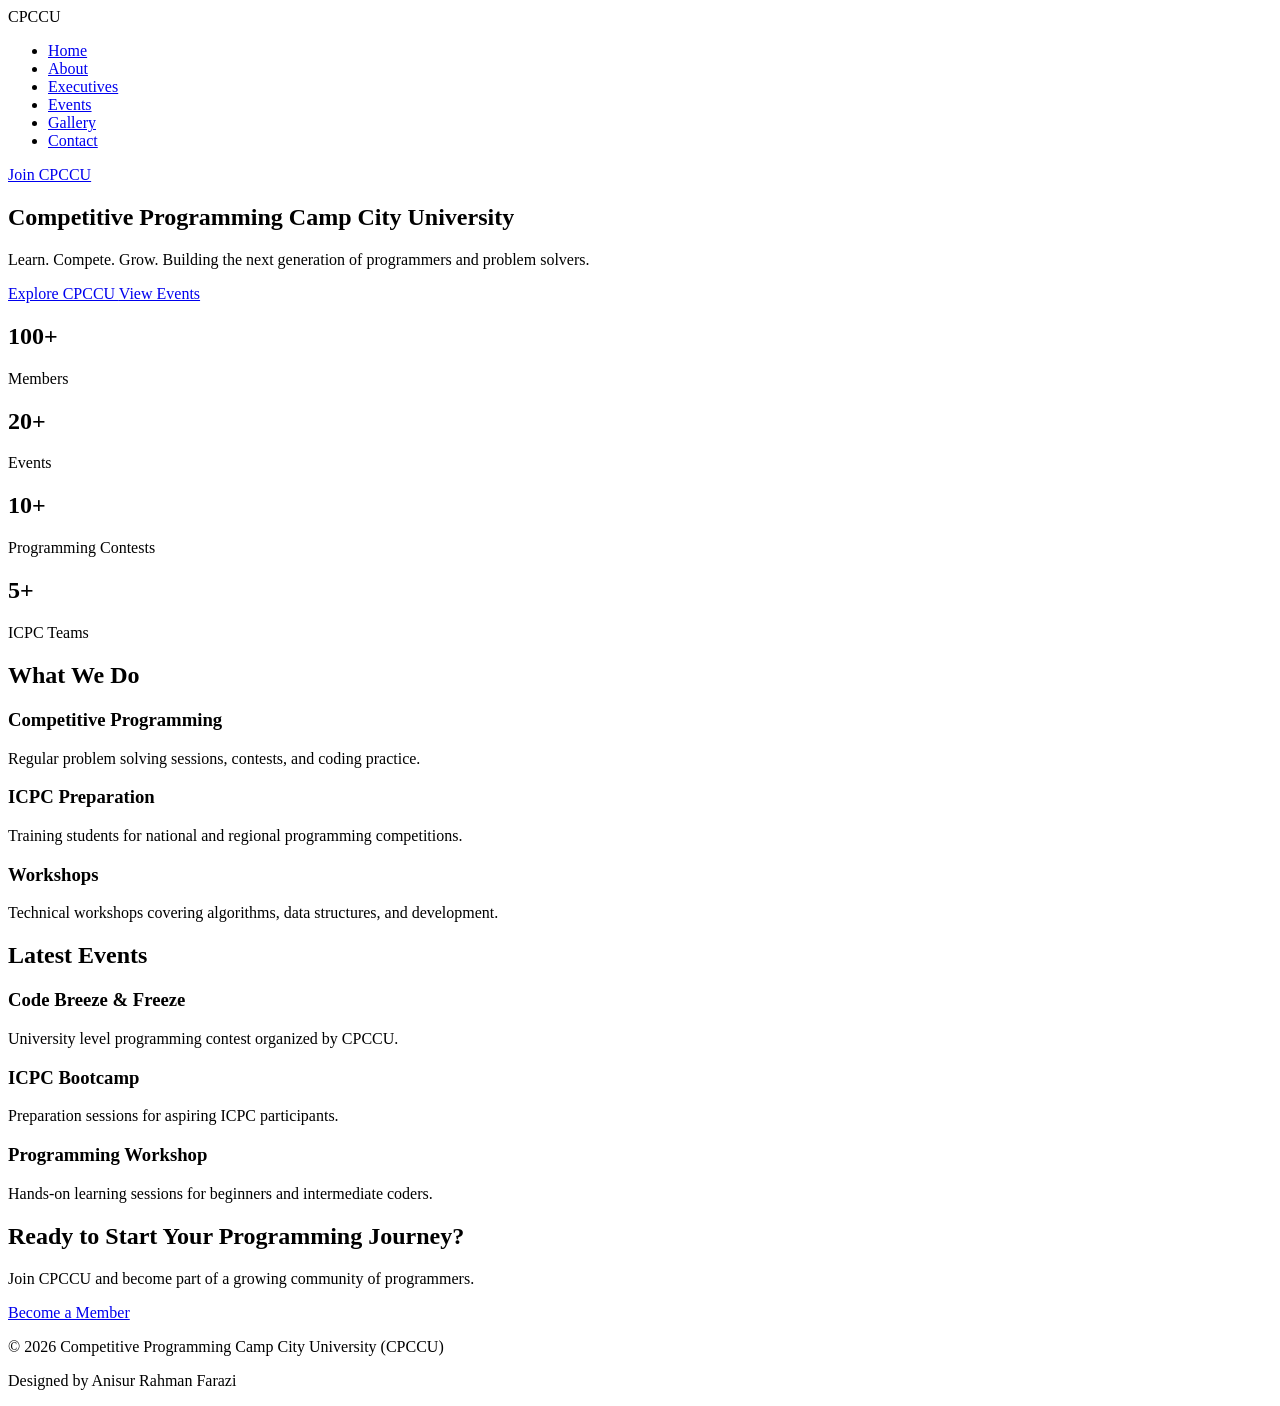
==== index.html @ 755fadab "Add initial HTML structure for CPCCU website" ====
<!DOCTYPE html>
<html lang="en">
<head>
<meta charset="UTF-8">
<meta name="viewport" content="width=device-width, initial-scale=1.0">

<title>CPCCU - Competitive Programming Camp City University</title>

<link rel="stylesheet" href="css/style.css">

<link rel="preconnect" href="https://fonts.googleapis.com">
<link href="https://fonts.googleapis.com/css2?family=Poppins:wght@300;400;500;600;700&display=swap" rel="stylesheet">
</head>

<body>

<header>

<nav class="navbar">

<div class="logo">
CPCCU
</div>

<ul class="nav-links">
<li><a href="index.html">Home</a></li>
<li><a href="about.html">About</a></li>
<li><a href="executives.html">Executives</a></li>
<li><a href="events.html">Events</a></li>
<li><a href="gallery.html">Gallery</a></li>
<li><a href="contact.html">Contact</a></li>
</ul>

<a href="contact.html" class="btn-primary">
Join CPCCU
</a>

</nav>

</header>

<!-- Hero -->

<section class="hero">

<div class="hero-content">

<h1>
Competitive Programming Camp
<span>City University</span>
</h1>

<p>
Learn. Compete. Grow.
Building the next generation of programmers and problem solvers.
</p>

<div class="hero-buttons">

<a href="about.html" class="btn-primary">
Explore CPCCU
</a>

<a href="events.html" class="btn-secondary">
View Events
</a>

</div>

</div>

</section>

<!-- Stats -->

<section class="stats">

<div class="container">

<div class="stat-card">
<h2>100+</h2>
<p>Members</p>
</div>

<div class="stat-card">
<h2>20+</h2>
<p>Events</p>
</div>

<div class="stat-card">
<h2>10+</h2>
<p>Programming Contests</p>
</div>

<div class="stat-card">
<h2>5+</h2>
<p>ICPC Teams</p>
</div>

</div>

</section>

<!-- Activities -->

<section class="activities">

<h2 class="section-title">
What We Do
</h2>

<div class="container cards">

<div class="card">

<h3>Competitive Programming</h3>

<p>
Regular problem solving sessions, contests, and coding practice.
</p>

</div>

<div class="card">

<h3>ICPC Preparation</h3>

<p>
Training students for national and regional programming competitions.
</p>

</div>

<div class="card">

<h3>Workshops</h3>

<p>
Technical workshops covering algorithms, data structures, and development.
</p>

</div>

</div>

</section>

<!-- Latest Events -->

<section class="events-preview">

<h2 class="section-title">
Latest Events
</h2>

<div class="container cards">

<div class="card">

<h3>Code Breeze & Freeze</h3>

<p>
University level programming contest organized by CPCCU.
</p>

</div>

<div class="card">

<h3>ICPC Bootcamp</h3>

<p>
Preparation sessions for aspiring ICPC participants.
</p>

</div>

<div class="card">

<h3>Programming Workshop</h3>

<p>
Hands-on learning sessions for beginners and intermediate coders.
</p>

</div>

</div>

</section>

<!-- CTA -->

<section class="cta">

<h2>
Ready to Start Your Programming Journey?
</h2>

<p>
Join CPCCU and become part of a growing community of programmers.
</p>

<a href="contact.html" class="btn-primary">
Become a Member
</a>

</section>

<!-- Footer -->

<footer>

<p>
© 2026 Competitive Programming Camp City University (CPCCU)
</p>

<p>
Designed by Anisur Rahman Farazi
</p>

</footer>

</body>
</html>
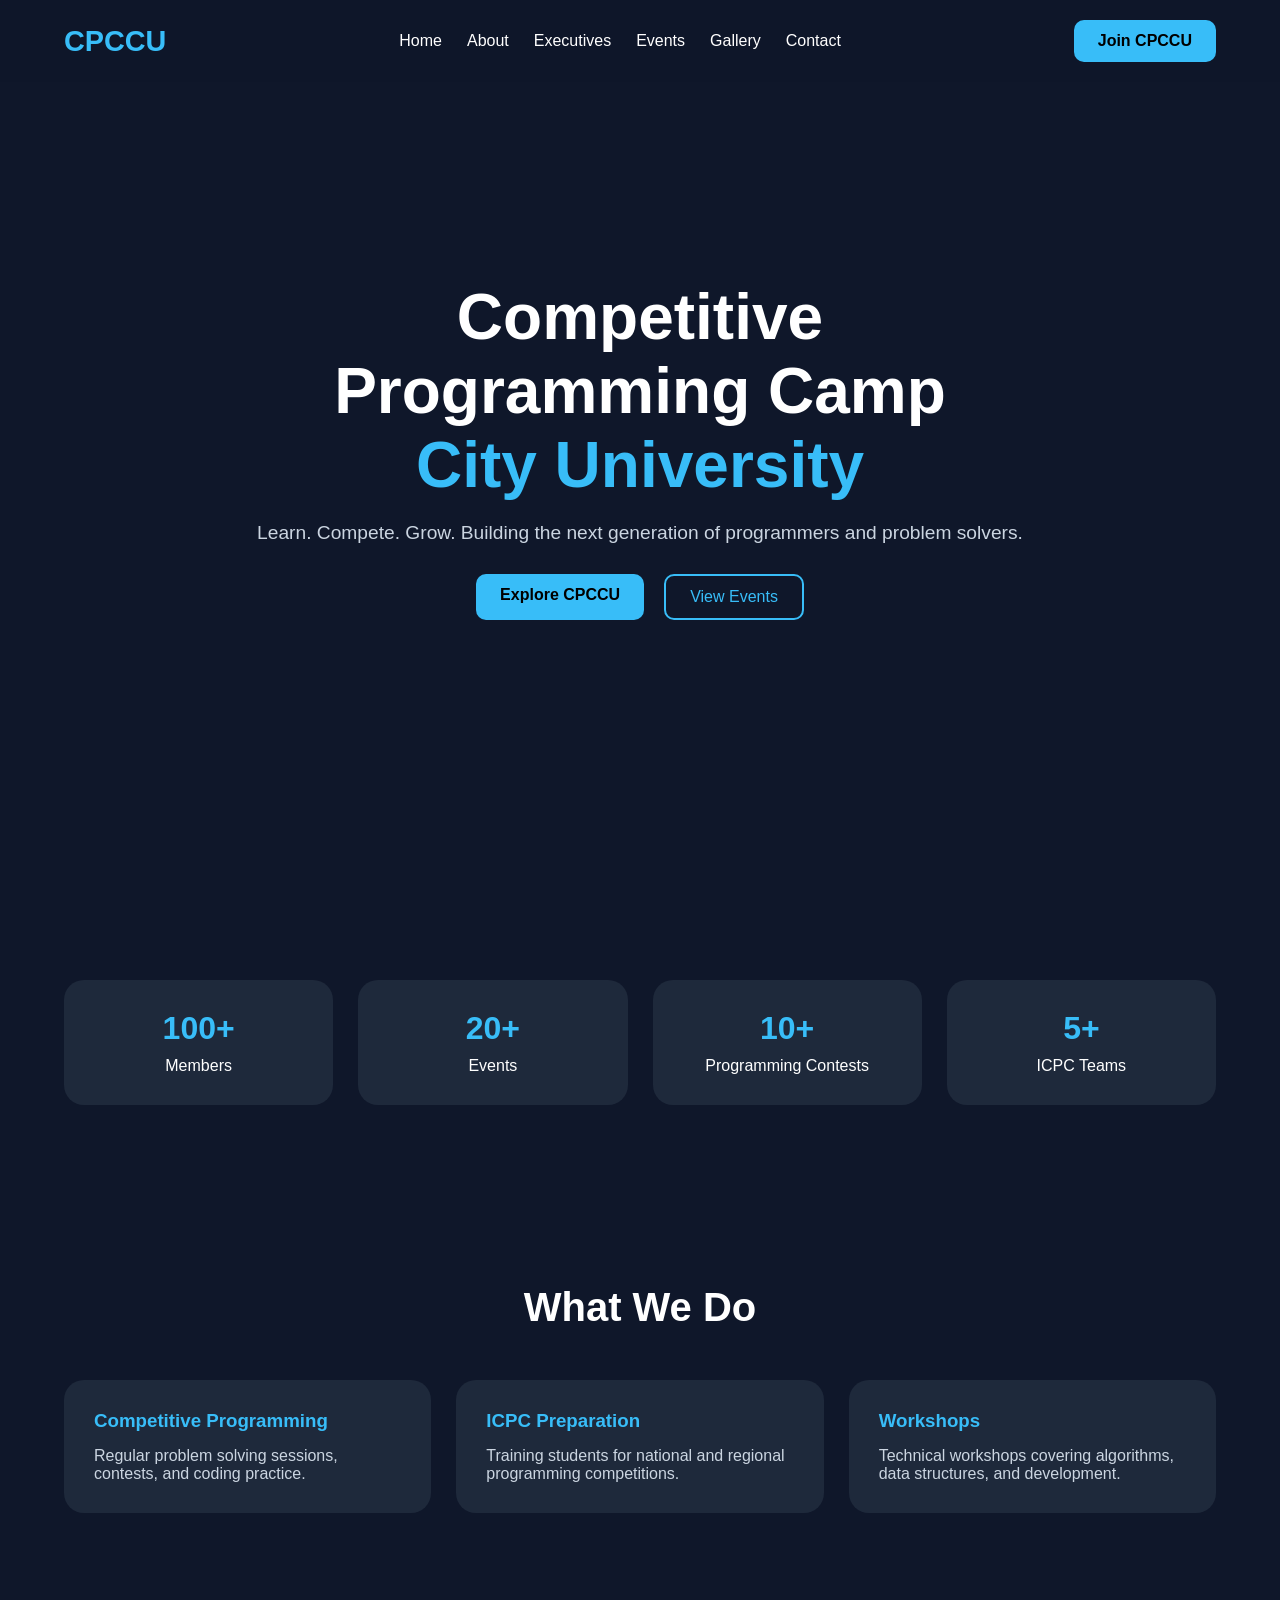
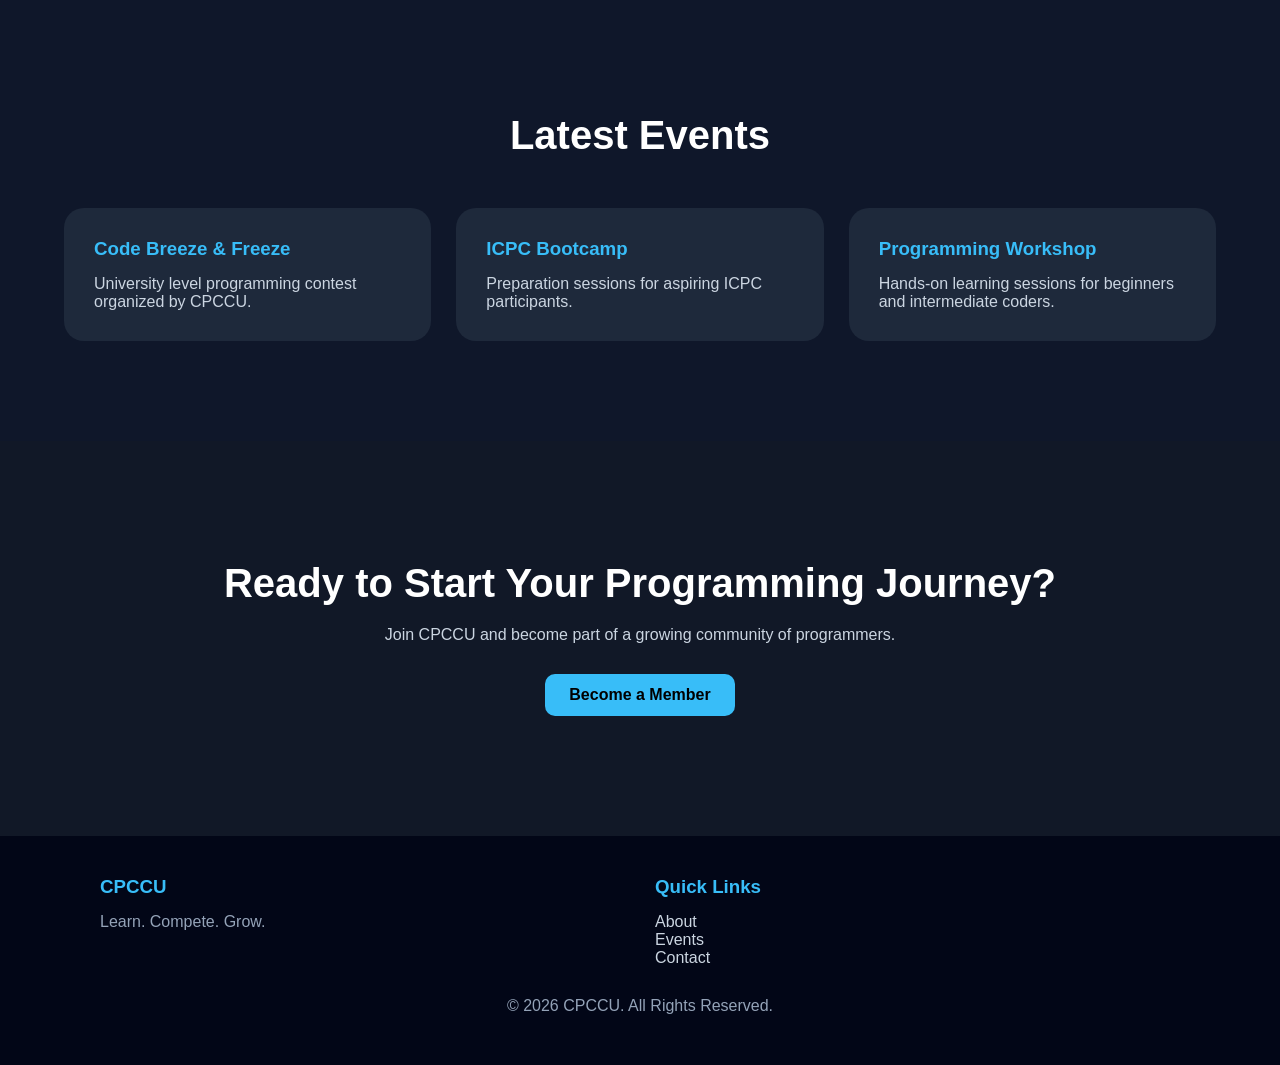
==== commit 0625a90c: "feat(ui): enhance pages with unified footer and gallery images Update site pages with a richer share" ====
--- a/index.html
+++ b/index.html
@@ -211,12 +211,32 @@
 
 <footer>
 
-<p>
-© 2026 Competitive Programming Camp City University (CPCCU)
-</p>
-
-<p>
-Designed by Anisur Rahman Farazi
+<div class="footer-content">
+
+<div>
+
+<h3>CPCCU</h3>
+
+<p>
+Learn. Compete. Grow.
+</p>
+
+</div>
+
+<div class="footer-links">
+
+<h3>Quick Links</h3>
+
+<a href="about.html">About</a>
+<a href="events.html">Events</a>
+<a href="contact.html">Contact</a>
+
+</div>
+
+</div>
+
+<p class="copyright">
+© 2026 CPCCU. All Rights Reserved.
 </p>
 
 </footer>
--- a/css/style.css
+++ b/css/style.css
@@ -0,0 +1,626 @@
+*{
+margin:0;
+padding:0;
+box-sizing:border-box;
+}
+
+html{
+scroll-behavior:smooth;
+}
+
+body{
+font-family:'Poppins',sans-serif;
+background:#0f172a;
+color:#fff;
+}
+
+a{
+text-decoration:none;
+}
+
+.container{
+width:90%;
+max-width:1200px;
+margin:auto;
+}
+
+.navbar{
+position:fixed;
+top:0;
+left:0;
+width:100%;
+padding:20px 5%;
+display:flex;
+justify-content:space-between;
+align-items:center;
+background:rgba(15,23,42,.95);
+backdrop-filter:blur(10px);
+z-index:1000;
+}
+
+.logo{
+font-size:1.8rem;
+font-weight:700;
+color:#38bdf8;
+}
+
+.nav-links{
+display:flex;
+gap:25px;
+list-style:none;
+}
+
+.nav-links a{
+color:white;
+transition:.3s;
+}
+
+.nav-links a:hover{
+color:#38bdf8;
+}
+
+.btn-primary{
+background:#38bdf8;
+color:#000;
+padding:12px 24px;
+border-radius:10px;
+font-weight:600;
+display:inline-block;
+}
+
+.btn-secondary{
+border:2px solid #38bdf8;
+padding:12px 24px;
+border-radius:10px;
+color:#38bdf8;
+display:inline-block;
+}
+
+.hero{
+min-height:100vh;
+display:flex;
+justify-content:center;
+align-items:center;
+text-align:center;
+padding:100px 20px;
+background:linear-gradient(
+rgba(15,23,42,.8),
+rgba(15,23,42,.8)
+),
+url("https://images.unsplash.com/photo-1515879218367-8466d910aaa4?w=1600");
+background-size:cover;
+background-position:center;
+}
+
+.hero-content{
+max-width:800px;
+}
+
+.hero h1{
+font-size:4rem;
+margin-bottom:20px;
+}
+
+.hero span{
+display:block;
+color:#38bdf8;
+}
+
+.hero p{
+font-size:1.2rem;
+margin-bottom:30px;
+color:#cbd5e1;
+}
+
+.hero-buttons{
+display:flex;
+justify-content:center;
+gap:20px;
+flex-wrap:wrap;
+}
+
+.stats{
+padding:80px 0;
+}
+
+.stats .container{
+display:grid;
+grid-template-columns:repeat(auto-fit,minmax(220px,1fr));
+gap:25px;
+}
+
+.stat-card{
+background:#1e293b;
+padding:30px;
+text-align:center;
+border-radius:20px;
+}
+
+.stat-card h2{
+color:#38bdf8;
+font-size:2rem;
+margin-bottom:10px;
+}
+
+.section-title{
+text-align:center;
+font-size:2.5rem;
+margin-bottom:50px;
+}
+
+.activities,
+.events-preview{
+padding:100px 0;
+}
+
+.cards{
+display:grid;
+grid-template-columns:repeat(auto-fit,minmax(300px,1fr));
+gap:25px;
+}
+
+.card{
+background:#1e293b;
+padding:30px;
+border-radius:20px;
+transition:.3s;
+
+}
+
+.card:hover{
+transform:translateY(-10px);
+}
+
+.card h3{
+color:#38bdf8;
+margin-bottom:15px;
+}
+
+.card p{
+color:#cbd5e1;
+}
+
+.cta{
+padding:120px 20px;
+text-align:center;
+background:#111827;
+}
+
+.cta h2{
+font-size:2.5rem;
+margin-bottom:20px;
+}
+
+.cta p{
+margin-bottom:30px;
+color:#cbd5e1;
+}
+
+footer{
+text-align:center;
+padding:40px;
+background:#020617;
+color:#94a3b8;
+}
+
+footer p{
+margin-bottom:10px;
+}
+
+@media(max-width:900px){
+
+.nav-links{
+display:none;
+}
+
+.hero h1{
+font-size:2.5rem;
+}
+
+.hero-buttons{
+flex-direction:column;
+align-items:center;
+}
+
+.section-title{
+font-size:2rem;
+}
+
+.cta h2{
+font-size:2rem;
+}
+
+}
+.page-header{
+padding-top:150px;
+padding-bottom:60px;
+text-align:center;
+}
+
+.page-header h1{
+font-size:3rem;
+color:#38bdf8;
+}
+
+.content-section{
+padding:50px 0 100px;
+}
+
+.executive-grid{
+display:grid;
+grid-template-columns:repeat(auto-fit,minmax(280px,1fr));
+gap:30px;
+}
+
+.profile-img{
+width:150px;
+height:150px;
+border-radius:50%;
+display:block;
+margin:auto;
+margin-bottom:20px;
+}
+
+.gallery-grid{
+width:90%;
+margin:auto;
+display:grid;
+grid-template-columns:repeat(auto-fit,minmax(300px,1fr));
+gap:20px;
+}
+
+.gallery-grid img{
+width:100%;
+height:250px;
+object-fit:cover;
+border-radius:20px;
+transition:.3s;
+}
+
+.gallery-grid img:hover{
+transform:scale(1.03);
+}
+
+.contact-form{
+max-width:700px;
+margin:auto;
+display:flex;
+flex-direction:column;
+gap:20px;
+}
+
+.contact-form input,
+.contact-form textarea{
+padding:15px;
+border:none;
+border-radius:10px;
+font-size:1rem;
+background:#1e293b;
+color:white;
+}
+
+.contact-form button{
+border:none;
+cursor:pointer;
+}
+
+.nav-links a.active{
+color:#38bdf8;
+}
+
+.executive-grid{
+display:grid;
+grid-template-columns:repeat(auto-fit,minmax(300px,1fr));
+gap:30px;
+}
+
+.executive-card{
+background:#1e293b;
+padding:30px;
+border-radius:20px;
+text-align:center;
+transition:.3s;
+}
+
+.executive-card:hover{
+transform:translateY(-8px);
+}
+
+.executive-card img{
+width:140px;
+height:140px;
+border-radius:50%;
+object-fit:cover;
+margin-bottom:20px;
+border:4px solid #38bdf8;
+}
+
+.role{
+color:#38bdf8;
+font-weight:600;
+margin-bottom:15px;
+}
+
+.join-team{
+padding:100px 20px;
+text-align:center;
+background:#111827;
+}
+
+.join-team h2{
+margin-bottom:20px;
+font-size:2.5rem;
+}
+
+.join-team p{
+margin-bottom:30px;
+color:#cbd5e1;
+}
+.about-grid,
+.events-grid{
+    display:grid;
+    grid-template-columns:repeat(auto-fit,minmax(300px,1fr));
+    gap:25px;
+}
+
+.about-card{
+    background:#1e293b;
+    padding:40px;
+    border-radius:20px;
+    margin-bottom:40px;
+}
+
+.timeline{
+    padding:100px 0;
+}
+
+.timeline-container{
+    display:flex;
+    justify-content:center;
+    gap:30px;
+    flex-wrap:wrap;
+}
+
+.timeline-item{
+    background:#1e293b;
+    padding:25px;
+    border-radius:15px;
+    width:250px;
+    text-align:center;
+}
+
+.featured-event{
+    width:90%;
+    max-width:1100px;
+    margin:auto;
+    background:#1e293b;
+    border-radius:25px;
+    padding:50px;
+    margin-bottom:60px;
+}
+
+.event-tag{
+    background:#38bdf8;
+    color:#000;
+    display:inline-block;
+    margin-bottom:15px;    
+    padding:10px 16px;
+    border-radius:20px;
+    font-weight:600;
+    
+    
+}
+
+.badge{
+    display:inline-block;
+    margin-bottom:15px;
+    padding:6px 12px;
+    border-radius:20px;
+    font-size:.8rem;
+    font-weight:600;
+}
+
+.workshop{
+    background:#22c55e;
+    color:#000;
+}
+
+.contest{
+    background:#f59e0b;
+    color:#000;
+}
+
+.bootcamp{
+    background:#38bdf8;
+    color:#000;
+}
+.gallery-section{
+padding:40px 0 80px;
+}
+
+.gallery-grid{
+width:90%;
+max-width:1200px;
+margin:auto;
+
+display:grid;
+grid-template-columns:repeat(auto-fit,minmax(300px,1fr));
+
+gap:20px;
+}
+
+.gallery-grid img{
+
+width:100%;
+height:250px;
+
+object-fit:cover;
+
+border-radius:20px;
+
+transition:.4s;
+cursor:pointer;
+}
+
+.gallery-grid img:hover{
+
+transform:scale(1.05);
+
+box-shadow:0 15px 30px rgba(0,0,0,.3);
+}
+.contact-grid{
+display:grid;
+grid-template-columns:repeat(auto-fit,minmax(250px,1fr));
+gap:25px;
+}
+
+.contact-form{
+max-width:700px;
+margin:auto;
+
+display:flex;
+flex-direction:column;
+gap:20px;
+}
+
+.contact-form input,
+.contact-form textarea{
+
+padding:16px;
+
+border:none;
+
+border-radius:10px;
+
+background:#1e293b;
+
+color:white;
+
+font-size:1rem;
+}
+
+.contact-form button{
+border:none;
+cursor:pointer;
+}
+
+.social-section{
+padding:80px 20px;
+text-align:center;
+}
+
+.social-links{
+display:flex;
+justify-content:center;
+gap:20px;
+flex-wrap:wrap;
+}
+
+.social-links a{
+
+background:#1e293b;
+
+padding:12px 25px;
+
+border-radius:10px;
+
+color:white;
+
+transition:.3s;
+}
+
+.social-links a:hover{
+background:#38bdf8;
+color:black;
+}
+
+.map-section{
+padding:80px 20px;
+}
+
+.map-placeholder{
+
+max-width:1000px;
+
+margin:auto;
+
+padding:80px;
+
+background:#1e293b;
+
+border-radius:20px;
+
+text-align:center;
+}
+.featured-event-home{
+padding:100px 20px;
+}
+
+.featured-box{
+
+background:#1e293b;
+
+padding:50px;
+
+border-radius:25px;
+
+text-align:center;
+}
+
+.testimonials{
+padding:100px 20px;
+}
+
+.join-section{
+
+padding:120px 20px;
+
+text-align:center;
+
+background:#111827;
+}
+
+.join-section h2{
+font-size:2.5rem;
+margin-bottom:20px;
+}
+
+.join-section p{
+max-width:700px;
+margin:auto;
+margin-bottom:30px;
+color:#cbd5e1;
+}
+
+.footer-content{
+
+display:grid;
+
+grid-template-columns:
+repeat(auto-fit,minmax(250px,1fr));
+
+gap:30px;
+
+width:90%;
+
+max-width:1200px;
+
+margin:auto;
+
+text-align:left;
+}
+
+.footer-content h3{
+margin-bottom:15px;
+color:#38bdf8;
+}
+
+.footer-content a{
+color:#cbd5e1;
+display:flex;
+}
+
+.copyright{
+margin-top:30px;
+text-align:center;
+}
